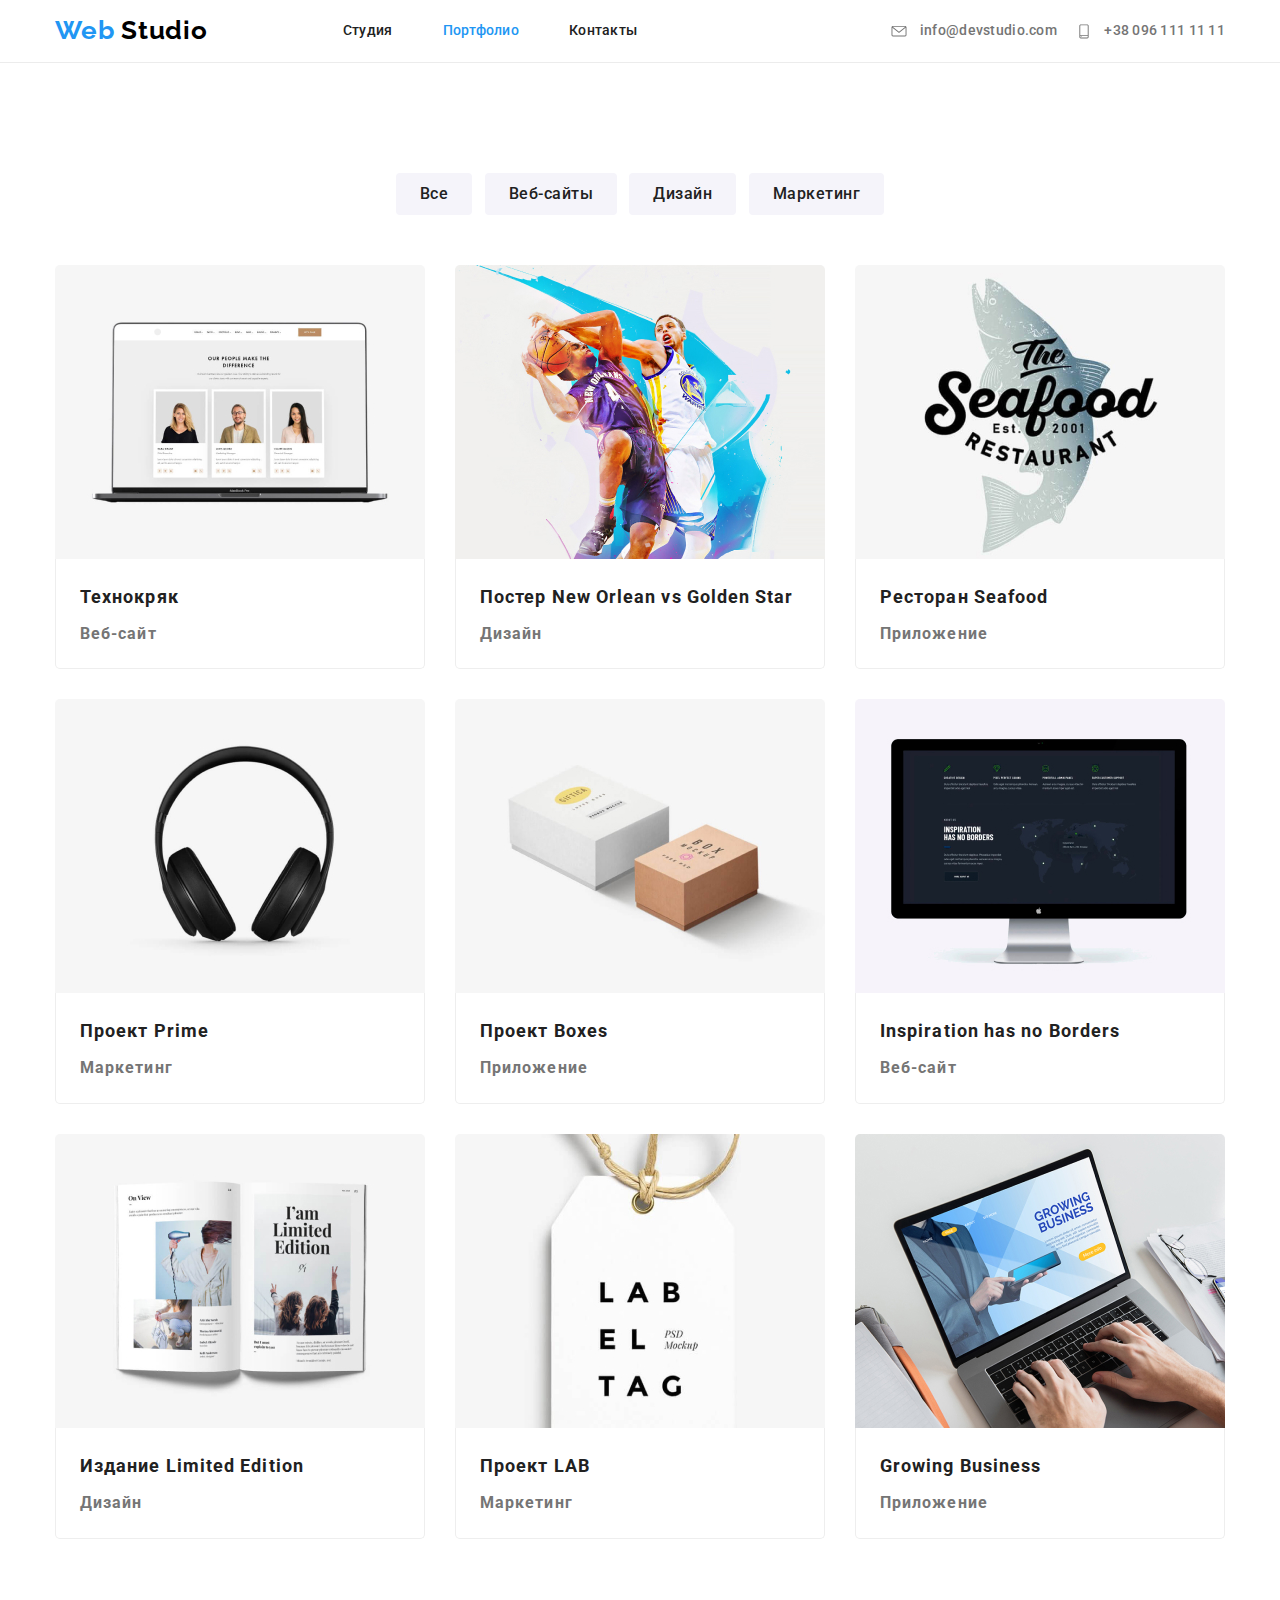
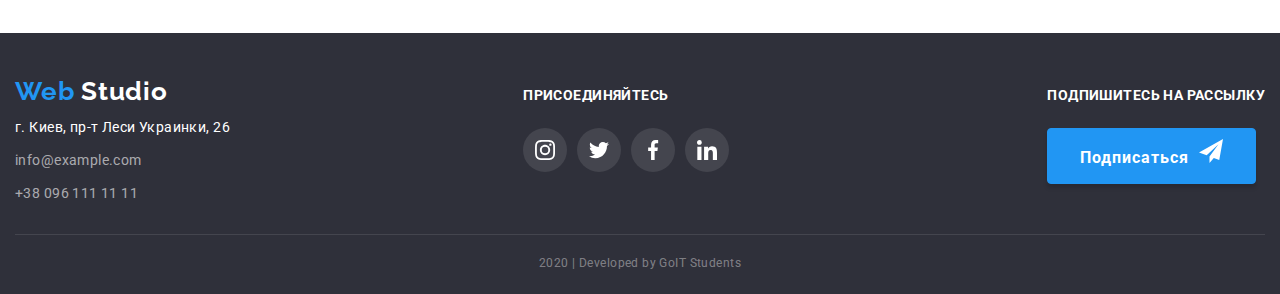
==== portfolio.html @ c3d76958 "cloned from the 4th homework" ====
<!DOCTYPE html>
<html lang="ru">

<head>
    <meta charset="UTF-8">
    <meta name="viewport" content="width=device-width, initial-scale=1.0">
    <title>Portfolio</title> 
    <link rel="stylesheet" href="https://fonts.googleapis.com/css2?family=Raleway:wght@700&family=Roboto:wght@400;500;700;900&display=swap" />      
    <link rel="stylesheet" href="https://cdnjs.cloudflare.com/ajax/libs/modern-normalize/0.6.0/modern-normalize.min.css">
    <link rel="stylesheet" href="./css/styles.css" />
    
</head>


<body class="portfolio-page">
    <!---the header of the site-->
  
    <header class="header">
    <div class="container">  
         <nav>
            <ul class="menu list">
                <li class="menu-item">
                    <a class="logo" href="/index.html" lang="en"><span class="active">Web</span> <span class="logo-studio">Studio</span> </a>
                </li>
                <li class="menu-item"><a class="menu-link link" href="./index.html">Студия</a></li>
                <li class="menu-item"><a class="menu-link link active" href="./portfolio.html">Портфолио</a></li>
                <li class="menu-item"><a class="menu-link link" href="#">Контакты</a></li>
            </ul>
        </nav>
    
        <ul class="contact list ">
            <li class="contact-item">
                <a class="link" href="mailto:info@devstudio.com">
                    <svg width="16" height="15" class="contact-icon"> 
                        <use href="./images/sprite.svg#icon-envelope"></use>
                      </svg>
                      info@devstudio.com
              </a>
            </li>
            
                        
            <li class="contact-item">
                <a class="link" href="tel:+38-096-111-11-11">
                    <svg width="14" height="14.94" class="contact-icon"> 
                        <use href="./images/sprite.svg#icon-smartphone"></use>
                      </svg>
                    +38 096 111 11 11
                </a>
            </li>
         </ul>
    
    </div>
        
    </header>
    <main>
        <!--portfolio menu-->
       <section class="portfolio"> 
           <div class="container">
            <nav>
                <ul class="filters-list ">
                    <li class="filters-items"><button type="button" class="button button-secondary">Все</button></li>
                    <li class="filters-items"><button type="button" class="button button-secondary">Веб-сайты</button></li>
                    <li class="filters-items"><button type="button" class="button button-secondary">Дизайн</button></li>
                    <li class="filters-items"><button type="button" class="button button-secondary">Маркетинг</button></li>
                </ul>
            </nav>
            <h1 class="is-hidden"> The exaples of our projects </h1>
            <ul class="works list">
              <li class="works-item">
                <a  class="link" href="#"><img class="works-image" src="./images/технокряк.jpg" alt="three people">
                  <div class="works-content">
                    <h2 class="works-title">Технокряк</h2>
                    <p class="works-type">Веб-сайт</p>
                  </div>
                </a>
            </li>
              <li class="works-item">
               <a class="link" href="#" ><img class="works-image" src="./images/постер.jpg" alt="people who are playing basketball">
                <div class="works-content">
                    <h2 class="works-title">Постер New Orlean vs Golden Star</h2>
                    <p class="works-type">Дизайн</p>
                 </div>  
                 </a>
                </li>

            <li class="works-item">
                <a class="link" href="#" ><img class="works-image" src="./images/ресторан.jpg" alt="seafood restaurant">
                    <div class="works-content">
                        <h2 class="works-title">Ресторан Seafood</h2>
                        <p class="works-type">Приложение</p>
                    </div>
                 </a>
            </li>

            <li class="works-item">
               <a class="link" href="#" ><img class="works-image" src="./images/Prime.jpg" alt="headphones">
                <div class="works-content">
                    <h2 class="works-title">Проект Prime</h2>
                    <p class="works-type">Маркетинг</p>
                </div>
             </a>
            </li>
            <li class="works-item">
                <a class="link" href="#" ><img class="works-image" src="./images/box.jpg" alt="two boxes">
                <div class="works-content">
                    <h2 class="works-title"> Проект Boxes </h2>
                    <p class="works-type">Приложение</p>
                </div>
                </a>
            </li>
            <li class="works-item">
                <a class="link" href="#" ><img class="works-image" src="./images/no_borders.jpg" alt="monitor with the world map">
                <div class="works-content">
                    <h2 class="works-title">Inspiration has no Borders</h2>
                    <p class="works-type">Веб-сайт</p>
                </div>
                </a>
            </li>
            <li class="works-item">
                <a class="link" href="#" ><img class="works-image" src="./images/limited_edition.jpg" alt="a magazin">
                <div class="works-content">
                    <h2 class="works-title">Издание Limited Edition</h2>
                    <p class="works-type">Дизайн</p>
                </div>
            </a>
            </li>
            <li class="works-item">
                <a class="link" href="#" ><img class="works-image" src="./images/lab.jpg" alt="lab label">
                <div class="works-content">
                    <h2 class="works-title">Проект LAB</h2>
                    <p class="works-type">Маркетинг</p>
                </div>
                </a>
            </li>
            <li class="works-item">
                <a class="link" href="#" ><img class="works-image" src="./images/growing_business.jpg" alt="laptop with the picture of web-site on the monitor">
                <div class="works-content">
                    <h2 class="works-title">Growing Business</h2>
                    <p class="works-type">Приложение</p>
                </div>
            </a>
            </li>
          </ul>
        </div>
        </section> 


    </main>
   
    <!---footer-->
    <footer class="footer container">
        <div class="footer-content">
            <div class="footer-info">
            <a class="logo link" href="./index.html"><span class="active">Web</span> <span class="logo-studio">Studio</span> </a>
            <!---address-->
            <address class="address">
                <ul class="address-list list">
                    <li class="address-item">г. Киев, пр-т Леси Украинки, 26</li>
                    <li class="address-item"> <a class="link" href="mailto:info@example.com">info@example.com</a>
                    </li>                    
                    <li class="address-item"><a class="link" href="tel:+38-096-111-11-11">+38 096 111 11 11</a></li>
                </ul>  
            </address>
         </div>
                <!---social networks-->
         <div class= "footer-list">
            <b class="footer-subtitle">присоединяйтесь</b>
            <ul class="social">
                <li class="list">
                    <a class="social-link" aria-label="Instagram">
                        <svg class="social-icon" >
                            <use href=./images/sprite.svg#icon-instagram ></use> 
                        </svg>
                    </a>
                </li>
                <li class="list">
                    <a class="social-link" aria-label="Twitter">
                        <svg class="social-icon">
                            <use href=./images/sprite.svg#icon-twitter></use> 
                        </svg>
                    </a>
                </li>
                <li class="list">
                    <a class="social-link" aria-label="Facebook">
                        <svg class="social-icon">
                            <use href=./images/sprite.svg#icon-facebook></use> 
                        </svg>
                    </a>
                </li>
                <li class="list">
                    <a class="social-link" aria-label="Linkedin">
                        <svg class="social-icon">
                            <use href=./images/sprite.svg#icon-linkedin></use> 
                        </svg>
                    </a>
                </li>
             </ul>
         </div>         
     
        <!---subscription-->
        <div class="footer-list">
                <b class="footer-subtitle">Подпишитесь на рассылку</b>
                <button type="button" class="button button-primary">Подписаться</button>
        </div>
               
        </div>

        <p class="footer-copyright">2020 | Developed by GoIT Students </p>
        
    </footer>
</body>

</html>
---- css/styles.css ----
:root {
    --primary-text-color: #212121;
    --accent-color: #2196F3;
    --title-text-color: #ffffff; 
    --primary-background-color: #ffffff; 
    --secondary-text-color: #757575;
    --secondary-background-color: #F5F4FA;
    --additional-link-color: #AFB1B8;
}

.home-page {

    color: var(--primary-text-color); 
    font-family: "Roboto", sans-serif;
    font-weight: 400;
    font-size: 14px;
    line-height: 1.7;
    letter-spacing: 0.03em;
}


   
.container {
    /* outline: solid tomato;     */
    margin: 0 auto;
    padding: 0 15px;
    width: 1200px;
}
/* 
img {
    display: block;
    max-width: 100%;
    height: auto;
}   */

.list {
    list-style: none;
    padding: 0;
    margin: 0;
    
}
/* .item:not( :last-child) {
    margin-right: 30px;
/* } */

.link {
    text-decoration: none;
    color: var(--primary-text-color );
} 


.header .container {
    display: flex;
    align-items: center;
    justify-content: space-between;

    /* height: 80px; */

    font-weight: 500;
    line-height: 1.14;
    letter-spacing: 0.02em; 
    /* margin-bottom: 0; */

} 


.menu,
.contact {
    display: flex;
    margin-left: auto;
} 

/*header logo*/
.logo { 
    /* margin-right: 85px; */
    text-decoration: none;
    
    color: #000000;
    font-family: 'Raleway', sans-serif;
    font-weight: 700;
    font-size: 26px;
    line-height: 1.2;
    letter-spacing: 0.03em;
}
/* 
.logo .logo-web {
    color: var(--accent-color);
   } */
.logo-studio:hover,
.logo-studio:focus {
    color: #000000;}

   /* menu */

/* .menu-item:not(:last-child) {
    margin-left: 50px;
} */

.menu-item + .menu-item {
    margin-left: 50px;
}
.menu .menu-item:first-child {
    margin-right: 85px;
    padding-top: 15px;;
}
.menu-link {
    display: block;
    padding-top: 23px;
    padding-bottom: 23px;

}


/* email and address */
/* .menu, */

.contact-item {
    fill: var(--secondary-text-color); 

}
.contact-item .link{
    color: var(--secondary-text-color);
    padding-top: 24px;
    padding-bottom: 24px;
    line-height: 1.14;

}
 .contact-item:not(:last-child) {
     margin-right: 20px;
 }
 .contact-icon {
     vertical-align: bottom;
     margin-right: 10px;   
 }  
.contact-item:hover, 
.contact-item:focus {
    fill:  var(--accent-color);
}

 .active {
    color: var(--accent-color);
}
 /* .link {
    text-decoration: none;
} 
  */

/* Styles for the main page of html */
/* Hero section */

.hero  {
    background-color: var(--secondary-text-color);

}
.hero .container {
    margin: 0;
    width: 100%;
    padding: 0;
}
.overlay {
    padding-top: 200px;
    padding-bottom: 200px;  
    height: 600px;
    background-image: linear-gradient( to right, 
    rgba(47, 48, 58, 0.8),
    rgba(47, 48, 58, 0.8)
    ),
    url(../images/Header\ img\ \(1\).jpg);

    background-repeat: no-repeat;
    background-position: center;
    background-size: cover;
    
}

/* hero title */
.hero-content {
    text-align: center;
    color: var(--title-text-color);
    letter-spacing: 0.06em;


}
.hero-title {
    margin-top: 0;
    margin-bottom: 30px;
    
    font-weight: 900;
    font-size: 44px;
    line-height: 1.4;
    text-transform: uppercase;
}
    
/* button */
.button {
     font-size: 16px;
     display: inline-block;
}

.button-primary {

    border: 1px solid var(--accent-color);
    padding: 10px 32px;
    
    color: var(--title-text-color);
    background-color: var(--accent-color);
    box-shadow: 0px 4px 4px rgba(0, 0, 0, 0.15);
    border-radius: 4px;
    
    font-weight: 700;
    font-size: 16px;
    line-height: 1.8;
    letter-spacing: 0.06em;
}
.button:hover,
.button:focus {
    color: var(--title-text-color);
    background-color: var(--accent-color);
}

/* .section {
    padding-top: 94px;
    padding-bottom: 94px;
} */
.section-title {
    margin-top: 0px;
    margin-bottom: 50px;

    font-weight: 700;
    font-size: 36px;
    line-height: 1.16;
    text-align: center;
}
.section-subtitle {
    margin: 0;
    padding: 0;
    
    font-weight: 700;
    font-size: 14px;
    line-height: 1.14;
    text-transform: uppercase;

}

.section-list {
    display: flex;
}

.section-item:not(:last-child) {
    margin-right: 30px;
}

/* features */

.features .container {
    padding-top: 94px;
    padding-bottom: 94px;
}

.is-hidden {
    display: none;

}
.features-label {
    padding: 25px 100px;
    margin-bottom: 30px;
 

     background-color: var(--secondary-background-color);
     border-radius: 4px;
}   
.features-icon {
    width: 70px;
    height: 70px;
}
/* .features-list, {
    display: flex;
    margin: 0;
    padding: 0;
} */
/* .features .section-item::before {
    content: "";
    display:inline-block;
    width: 270px;
    height: 120px;
    background-repeat: no-repeat;
    background-position: center;
    background-color: var(--secondary-background-color);
    border-radius: 4px;
    margin-bottom: 30px;

}
.features .section-item:nth-child(1)::before {
    background-image: url(../images/antenna_1.svg);
}
.features .section-item:nth-child(2)::before {
    background-image: url(../images/clock_1.svg);
}
.features .section-item:nth-child(3)::before {
    background-image: url(../images/diagram_1.svg);
}
.features .section-item:nth-child(4)::before {
    background-image: url(../images/astronaut_1.svg);
} */

/* .features .image {
   padding: 25px 100px;
   margin-bottom: 30px;

    background: var(--secondary-background-color);
    border-radius: 4px;
} */
  
.features-descriptions {
    margin: 10px 0 10px 0;
    color: var(--secondary-text-color);
}

/* products example */
/* .product-list {
    display: flex;
    margin: 0;
    padding: 0;
} */
.products .container {
    padding-bottom: 94px;
}

.products .section-subtitle {
    padding: 27px 0;
    background-color: rgba(47, 48, 58, 0.8);
    color: var(--title-text-color);
    text-align: center;

}
.products img, 
.team img {
    display: block;
    max-width: 100%;
    height: auto; 

}

/* team list */
.team {
    background-color: var(--secondary-background-color);
}
.team .container {
    padding-top: 94px;
    padding-bottom: 94px;
}
.team .section-item {

    background: var(--title-text-color);
    border-radius: 0px 0px 4px 4px;
    width: 270px;

}
.team-card {
    padding: 30px 24px 32px 24px;
} 
.team-card:hover,
.team-card:focus {
box-shadow: 0px 2px 1px rgba(0, 0, 0, 0.2), 0px 1px 1px rgba(0, 0, 0, 0.14), 0px 1px 3px rgba(0, 0, 0, 0.12);
}
.team-text {
    margin-top: 0;
    font-size: 16px;
    line-height: 1.2;
    text-align: center;
}

.name {
    /* margin-top: 30px; */
    margin-bottom: 10px;
    font-weight: 500;
}
.job {
    margin-bottom: 16px;
    color: var(--secondary-text-color);
 }

 .social {
     display: flex;
     padding: 0px;
     justify-content: space-between;
 }

 .social .list:not(:last-child) {
    margin-right: 10px;
}
.social-link {
    display: inline-flex;
    padding: 0;
    align-items: center;
    justify-content: center;
    border-radius: 50%;
    width: 44px;
    height: 44px;
    text-decoration: none;
    border: none;
    background: rgba(255, 255, 255, 0.1);
    
    
    
}
/* .social-link {
background-color: rgba(255, 255, 255, 0.1);
} */
.social-icon {
    width: 20px;
    height: 20px;
    fill: var(--additional-link-color);

}
.social-link:hover .social-icon,
.social-link:focus .social-icon {
    fill: var(--title-text-color);
} 

.social-link:hover,
.social-link:focus   {
    background-color: var(--accent-color);
} 


.clients .container {
    padding-top: 94px;
    padding-bottom: 94px;
}

.clients-list {
    display: block;
    box-sizing: border-box;
    border: 1px solid var(--additional-link-color);
    border-radius: 4px;
    width: 170px;
    height: 90px;
    text-align: center;
    justify-content: center;
  
}
    

.clients-icon {
        fill: var(--additional-link-color);
         /* margin-top: 20px; */
          width: 100%;
         height: 100%;  
         /* vertical-align: baseline; */
}
.clients-list:hover .clients-icon,
.clients-list:focus .clients-icon {
    fill: var(--accent-color);
}

.clients-list:hover,
.clients-list:focus {
    border-color: var(--accent-color);
}
/* .client_5 {
    width: 59px;
     height: 47px;
} */
/* .client_6 {
    width: 88.48px;
     height: 45.44px;
}  */



/* .clients .image {
    padding-top: 20px;
} */
/* .clients-icon {
    padding: 20px;
    text-align: center;
} */
.link:hover, 
.link:focus {
    color: var(--accent-color);
    cursor: pointer;
} 



/* footer */
.footer {
    background-color: #2F303A;
    width: 100%;
}

.footer-content {
    display: flex;
    justify-content: space-between;
    align-items: baseline;
    padding-bottom: 29px;
    /* padding-top: 51px; */
} 
/* .footer-content:first-child {
    padding-top: 39px;

} */
.footer-content .footer-info {
    padding-top: 39px;
    
}
.footer-list {
    padding-top: 51px;

}
/* .footer-info {
    margin-top: 45px;
} */
.footer-info .logo-studio {
    color: var(--title-text-color);
}

/* .footer-info .logo:hover,
.footer-info .logo:focus {
    text-decoration: underline;
}  */
.address-list {
    display: inline-block;
    margin-top: 8px;
    margin-right: 69px; 
    padding: 0;

    font-style: normal;
    color: var(--title-text-color);
}
.address .link {
    color: rgba(255, 255, 255, 0.6);
}

.address-item:not(:last-child) {
    margin-bottom: 9px;
}
/* .footer-list {
    margin-top: 57px;
 } */
.footer-subtitle {
    display: block;
    margin-bottom: 20px;

    font-weight: 700;
    text-transform: uppercase;
    color: var(--title-text-color);
}
.footer-list:not(:last-child) {
    margin-right: 94px;
}
.footer .social {
    margin: 0px;
}
.footer .social-icon {
    fill: var(--title-text-color)
}
.footer-list .button-primary::after {
    display: inline-block;
    content: "";
    width: 24px;
    height: 24px;
    margin-left: 10px;
    background-image: url(../images/icon_send.svg);

  } 

.footer-copyright {
    display: block;
    margin-top: 0;
    margin-bottom: 0;
    padding-top: 16px;
    padding-bottom: 19px;

    font-size: 12px;
    line-height: 2;
    text-align: center;
    color: rgba(255, 255, 255, 0.4);
    border-top: 1px solid rgba(255, 255, 255, 0.1);
}



/* Styles for Portfolio */

.portfolio-page {
    font-family: "Roboto", sans-serif;
    font-weight: 400;
    font-size: 14px;
    line-height: 1.7;
    letter-spacing: 0.03em;
}
.portfolio {
    border-top: 1px solid #ECECEC;

}
.portfolio .container {

    padding-top: 94px;
    padding-bottom: 94px;
    color: var(--primary-text-color);

    font-size: 16px;
   
}


/* .filters {
    padding-right:  0px;
    padding-left: 0px;
} */
/* .filters-items + .filters-items:not(:last-child) {
margin-right: 8px;
} */
.filters-items {
    display: inline-block;
    margin: 0 4px;

}
/* .filters-items:not(:last-child) {
    margin-right: 8px;
} */

.filters-list {
    text-align: center;
    margin-bottom: 50px;
    padding: 0;
}

.button-secondary {
    border-color: transparent;
    padding: 6px 22px;
    background: var(--secondary-background-color);
    border-radius: 4px;
    list-style: none;
    /* margin-left: auto;
    margin-right:auto; */


    font-weight: 500;
    line-height: 1.6;
    text-align: center;
    letter-spacing: 0.03em;
    
    color: var(--primary-text-color);
 

}

/* .filters .list {
 
    font-weight: 500;
    font-size: 16px;
    line-height: 1.6;
    text-align: center;
    letter-spacing: 0.03em;
} */

/* .projects .list:hover,
.projects .list:focus {
    color: var(--title-text-color);
    background-color: var(--accent-color);
} */
.works {
    display: flex;
    flex-wrap: wrap;

}

.works-item {
    width: 370px; 
    /* width: calc(100%-60px) / 3; 398*/
    margin-right: 30px;
    margin-bottom: 30px;
    border-top-left-radius: 5px;
    border-top-right-radius: 5px;
    overflow: hidden;
    

    font-weight: 700;
    font-size: 18px;
    line-height: 2;
    letter-spacing: 0.06em;

}



.works-item:nth-child(3n) {
    margin-right: 0;
}

.works-item:nth-last-child(-n + 3) {
    margin-bottom: 0;
}
.works-image {
    display: block;
    max-width: 100%;
    height: auto; 
}
.works .list {
    display: block;
    }
.works-content {
    padding: 20px 24px;
    border-bottom: 1px solid #EEEEEE;
    border-right: 1px solid #EEEEEE;
    border-left: 1px solid #EEEEEE;
    border-bottom-right-radius: 5px;
    border-bottom-left-radius: 5px;
    box-sizing: border-box;
    background: var(--title-text-color);
    font-size: inherit;
}

.works-title {
    margin-bottom: 4px;
    margin-top: 0;

    font-weight: 700;
    font-size: inherit;

    line-height: 2;
    letter-spacing: 0.06em;

}
.works-type {
    margin-bottom: 0;
    margin-top: 0;
    
    font-size: 16px;
    line-height: 1.87;
    color: var(--secondary-text-color);

}
.works-description {
    font-size: inherit;

    line-height: 1.55;
    color: var(--title-text-color);
}
.works-item:hover,
.works-item:focus {
    box-shadow: 1px 4px 6px rgba(0, 0, 0, 0.16), 0px 4px 4px rgba(0, 0, 0, 0.06), 0px 1px 1px rgba(0, 0, 0, 0.12);}
/* .example .title {
    color: var(--primary-text-color);

    font-weight: 700;
    font-size: 18px;
    line-height: 2;
    letter-spacing: 0.06em;
}

.example .type {
    color: var(--secondary-text-color);
    
    font-weight: 400;
    font-size: 16px;
    line-height: 1.9;
    letter-spacing: 0.03em;
} 
.example .text {
    color: var(--title-text-color);
    background-color: var(--secondary-background-color);


    font-weight: 400;
    font-size: 18px;
    line-height: 1.6;
    letter-spacing: 0.03em;
} */
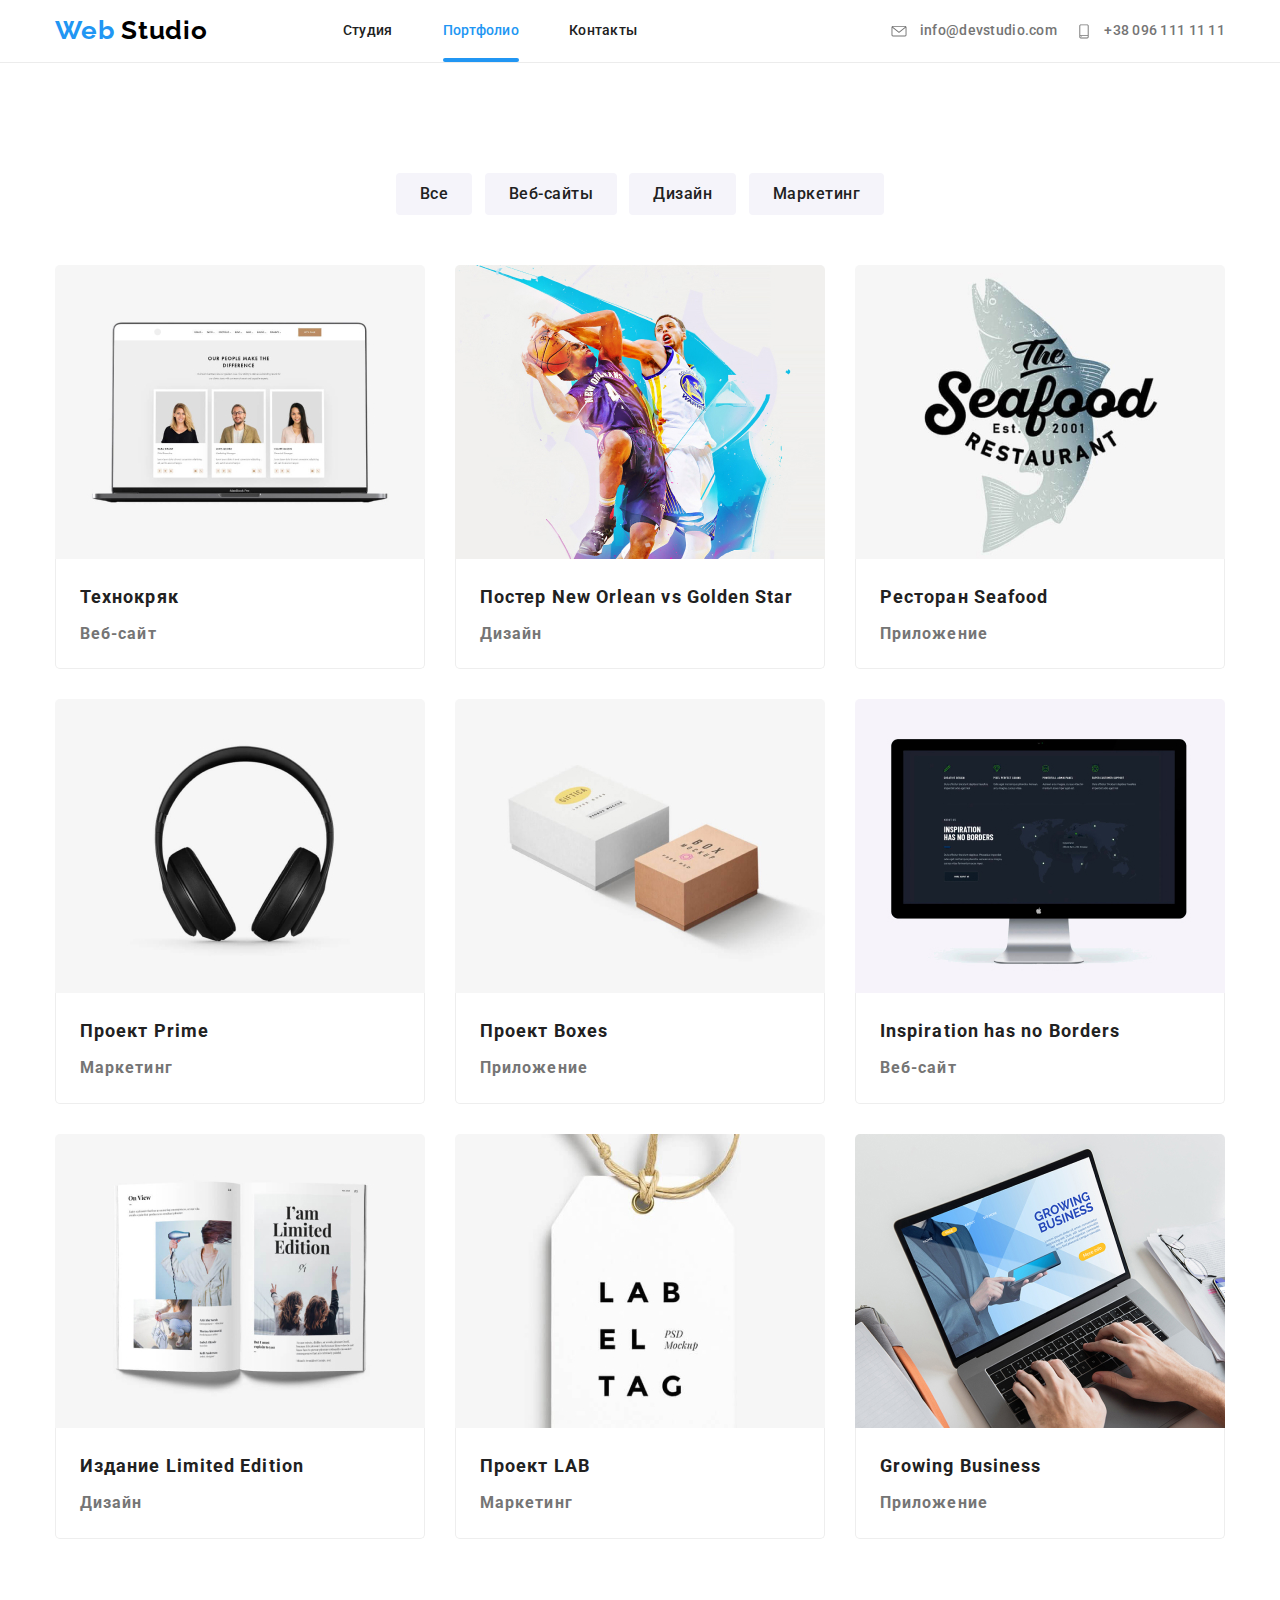
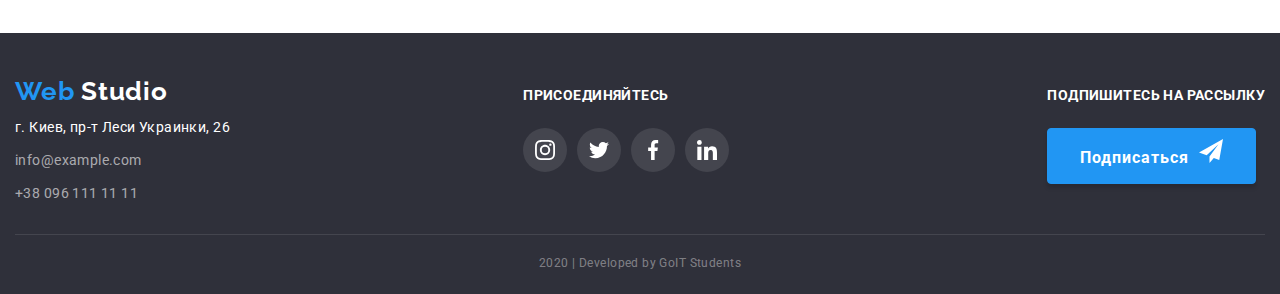
==== commit ee156fdf: "menu-list (underline)  / products (positioning)" ====
--- a/portfolio.html
+++ b/portfolio.html
@@ -20,7 +20,7 @@
          <nav>
             <ul class="menu list">
                 <li class="menu-item">
-                    <a class="logo" href="/index.html" lang="en"><span class="active">Web</span> <span class="logo-studio">Studio</span> </a>
+                    <a class="logo" href="/index.html" lang="en"><span class="logo-web">Web</span> <span class="logo-studio">Studio</span> </a>
                 </li>
                 <li class="menu-item"><a class="menu-link link" href="./index.html">Студия</a></li>
                 <li class="menu-item"><a class="menu-link link active" href="./portfolio.html">Портфолио</a></li>
@@ -67,12 +67,18 @@
             <h1 class="is-hidden"> The exaples of our projects </h1>
             <ul class="works list">
               <li class="works-item">
-                <a  class="link" href="#"><img class="works-image" src="./images/технокряк.jpg" alt="three people">
-                  <div class="works-content">
-                    <h2 class="works-title">Технокряк</h2>
-                    <p class="works-type">Веб-сайт</p>
-                  </div>
-                </a>
+                
+                <a  class="link" href="#">
+                    <div class="works-thumb">
+                        <img class="works-image" src="./images/технокряк.jpg" alt="three people">
+                        <p class="works-description">Технокряк это современная площадка распространения коронавируса. Компании используют эту платформу для цифрового шпионажа и атак на защищённые сервера конкурентов.</p>
+                    </div>
+                    <div class="works-content">
+                        <h2 class="works-title">Технокряк</h2>
+                        <p class="works-type">Веб-сайт</p>
+                    </div>
+                </a>
+                
             </li>
               <li class="works-item">
                <a class="link" href="#" ><img class="works-image" src="./images/постер.jpg" alt="people who are playing basketball">
@@ -151,7 +157,7 @@
     <footer class="footer container">
         <div class="footer-content">
             <div class="footer-info">
-            <a class="logo link" href="./index.html"><span class="active">Web</span> <span class="logo-studio">Studio</span> </a>
+            <a class="logo link" href="./index.html"><span class="logo-web">Web</span> <span class="logo-studio">Studio</span> </a>
             <!---address-->
             <address class="address">
                 <ul class="address-list list">
--- a/css/styles.css
+++ b/css/styles.css
@@ -7,6 +7,8 @@
     --secondary-text-color: #757575;
     --secondary-background-color: #F5F4FA;
     --additional-link-color: #AFB1B8;
+    --animation-duration: 250ms;
+    --animation-timing-function: cubic-bezier(0.4, 0, 0.2, 1);
 }
 
 .home-page {
@@ -50,6 +52,10 @@
 } 
 
 
+a:hover {
+    cursor: pointer;
+}
+
 .header .container {
     display: flex;
     align-items: center;
@@ -83,10 +89,11 @@
     line-height: 1.2;
     letter-spacing: 0.03em;
 }
-/* 
+
+
 .logo .logo-web {
     color: var(--accent-color);
-   } */
+   } 
 .logo-studio:hover,
 .logo-studio:focus {
     color: #000000;}
@@ -108,6 +115,8 @@
     display: block;
     padding-top: 23px;
     padding-bottom: 23px;
+
+    position: relative;
 
 }
 
@@ -138,9 +147,29 @@
     fill:  var(--accent-color);
 }
 
- .active {
+.active {
     color: var(--accent-color);
 }
+.active::after {
+    content: "";
+    display: inline-block;
+    width: 100%;
+    height: 4px;
+    background-color: var(--accent-color);
+    border-radius: 2px;
+   
+    position: absolute;
+    left: 0;
+    bottom: 0;
+
+    /* transition: opacity 250ms cubic-bezier(0.4, 0, 0.2, 1); */
+
+}
+
+
+
+.menu-link  */
+
  /* .link {
     text-decoration: none;
 } 
@@ -328,17 +357,31 @@
 }
 
 .products .section-subtitle {
+    position: absolute;
+    left: 0;
+    bottom: 0;
+    display: inline-block;
+    width: 100%;
+   
     padding: 27px 0;
     background-color: rgba(47, 48, 58, 0.8);
     color: var(--title-text-color);
     text-align: center;
 
 }
+.products-thumb {
+    position: relative;
+    
+}
+
+
 .products img, 
 .team img {
     display: block;
+    margin: 0;
     max-width: 100%;
     height: auto; 
+
 
 }
 
@@ -431,23 +474,25 @@
 }
 
 .clients-list {
-    display: block;
+    display: flex;
+    align-items: center;
+    justify-content: center;
     box-sizing: border-box;
     border: 1px solid var(--additional-link-color);
     border-radius: 4px;
     width: 170px;
     height: 90px;
-    text-align: center;
-    justify-content: center;
+   
   
 }
-    
+
+
 
 .clients-icon {
         fill: var(--additional-link-color);
          /* margin-top: 20px; */
-          width: 100%;
-         height: 100%;  
+        /* width: 100%;
+         height: 100%;   */ 
          /* vertical-align: baseline; */
 }
 .clients-list:hover .clients-icon,
@@ -477,11 +522,11 @@
     padding: 20px;
     text-align: center;
 } */
-.link:hover, 
+/* .link:hover, 
 .link:focus {
     color: var(--accent-color);
     cursor: pointer;
-} 
+}  */
 
 
 
@@ -685,8 +730,6 @@
     letter-spacing: 0.06em;
 
 }
-
-
 
 .works-item:nth-child(3n) {
     margin-right: 0;
@@ -721,6 +764,7 @@
 
     font-weight: 700;
     font-size: inherit;
+    color: var(--primary-text-color);
 
     line-height: 2;
     letter-spacing: 0.06em;
@@ -735,43 +779,58 @@
     color: var(--secondary-text-color);
 
 }
+.works-thumb {
+    position: relative;
+}
+.works-thumb::before {
+    display: inline-block;
+    content: "";
+    position: absolute;
+
+    width: 100%;
+    height: 100%;
+    background: rgba(33, 150, 243, 0.9);
+    opacity: 0; 
+
+  } 
+.works-item:hover .works-thumb::before,
+.works-item:focus .works-thumb::before {
+  opacity: 1;
+}
+    
 .works-description {
-    font-size: inherit;
+    position: absolute;
+    bottom: 0;
+    left: 0;
+   
+    display: inline-block;
+    padding: 63px 24px;
+    margin: 0;
+    height: 100%;
 
     line-height: 1.55;
     color: var(--title-text-color);
-}
+    opacity: 0; 
+}
+
+    
 .works-item:hover,
 .works-item:focus {
-    box-shadow: 1px 4px 6px rgba(0, 0, 0, 0.16), 0px 4px 4px rgba(0, 0, 0, 0.06), 0px 1px 1px rgba(0, 0, 0, 0.12);}
-/* .example .title {
-    color: var(--primary-text-color);
-
-    font-weight: 700;
-    font-size: 18px;
-    line-height: 2;
-    letter-spacing: 0.06em;
-}
-
-.example .type {
-    color: var(--secondary-text-color);
-    
-    font-weight: 400;
-    font-size: 16px;
-    line-height: 1.9;
-    letter-spacing: 0.03em;
-} 
-.example .text {
-    color: var(--title-text-color);
-    background-color: var(--secondary-background-color);
-
-
-    font-weight: 400;
-    font-size: 18px;
-    line-height: 1.6;
-    letter-spacing: 0.03em;
-} */
-
-
-
-
+    box-shadow: 1px 4px 6px rgba(0, 0, 0, 0.16), 0px 4px 4px rgba(0, 0, 0, 0.06), 0px 1px 1px rgba(0, 0, 0, 0.12);
+
+}
+
+.works-item:hover .works-description,
+.works-item:focus .works-description {
+    opacity: 1;
+
+}
+
+
+
+
+
+   
+
+
+
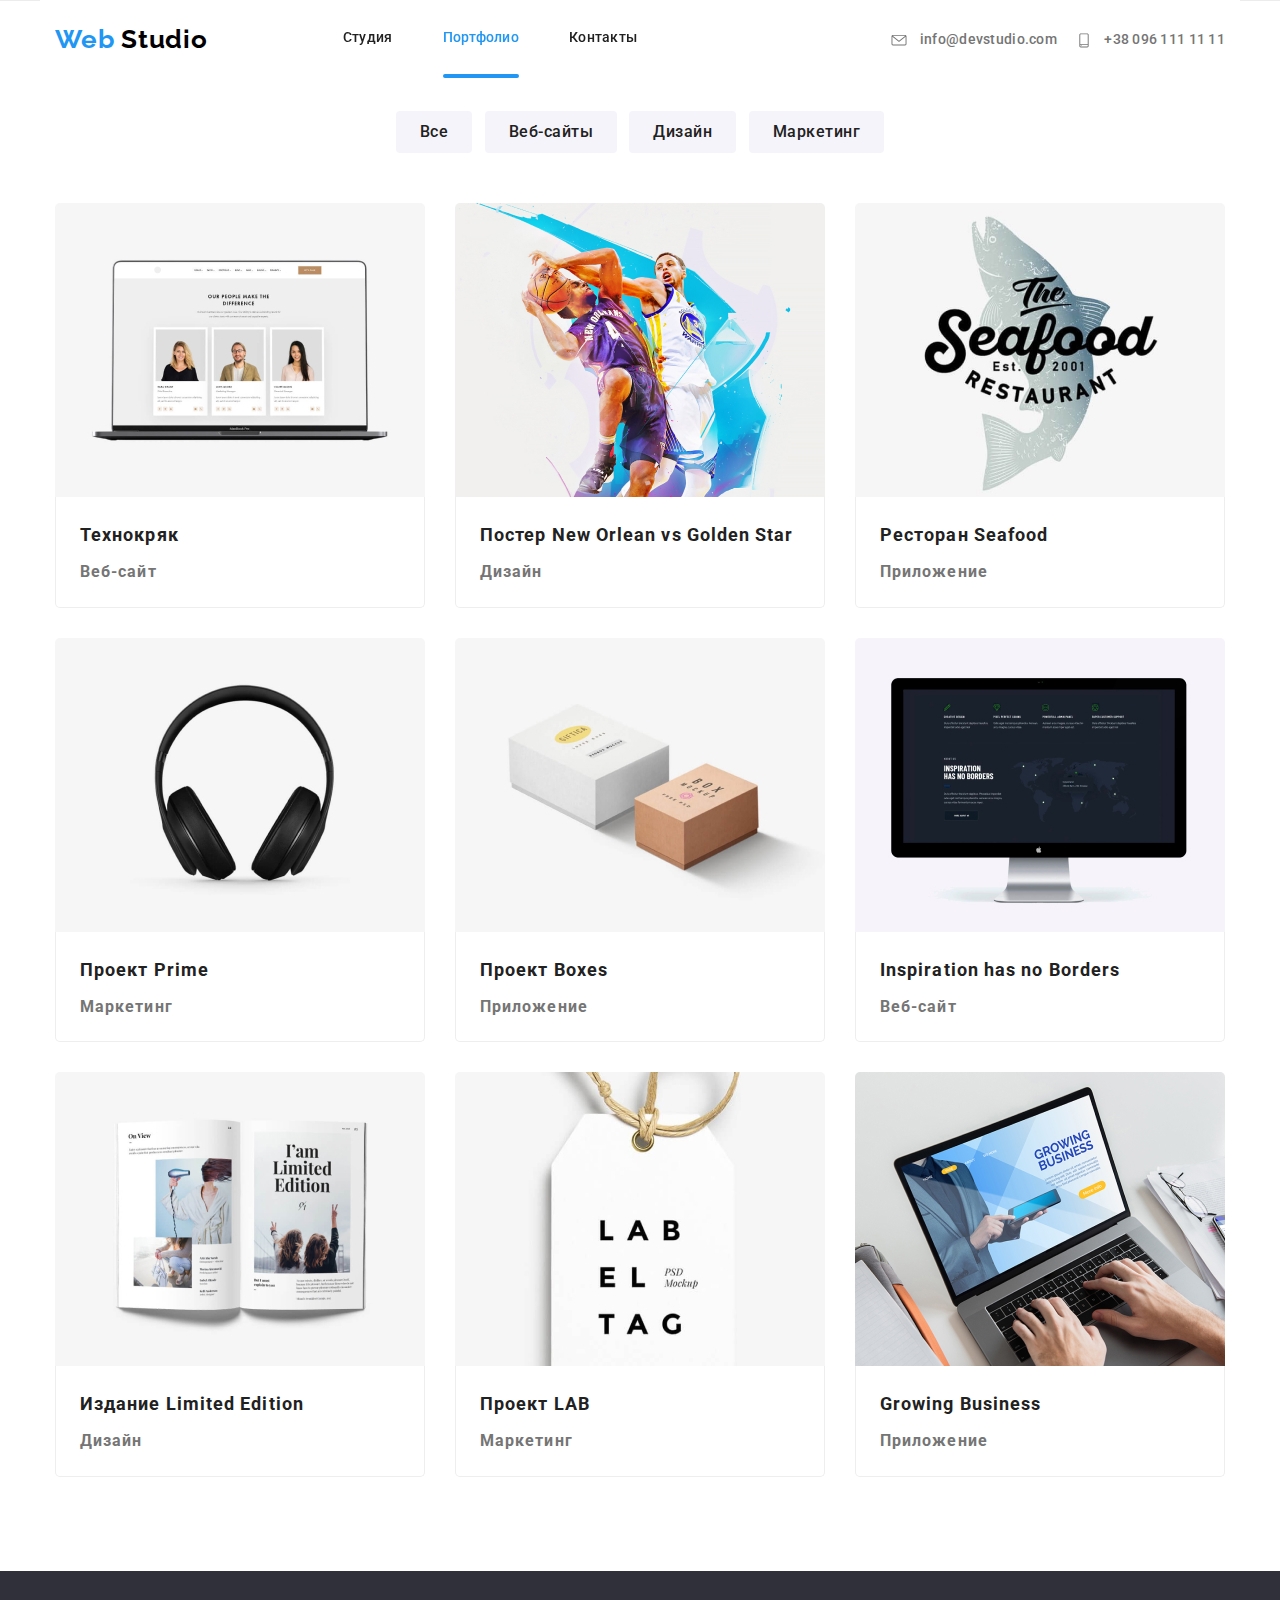
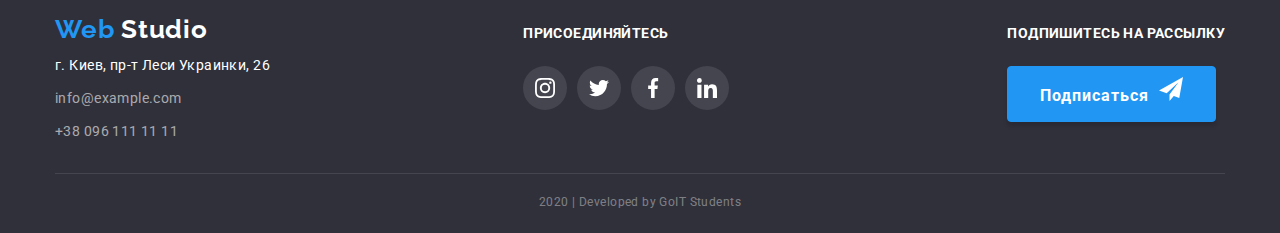
==== commit 8f02304c: "transition on the cards on portfolio" ====
--- a/portfolio.html
+++ b/portfolio.html
@@ -66,13 +66,16 @@
             </nav>
             <h1 class="is-hidden"> The exaples of our projects </h1>
             <ul class="works list">
-              <li class="works-item">
-                
+              
+                <li class="works-item">
                 <a  class="link" href="#">
                     <div class="works-thumb">
                         <img class="works-image" src="./images/технокряк.jpg" alt="three people">
-                        <p class="works-description">Технокряк это современная площадка распространения коронавируса. Компании используют эту платформу для цифрового шпионажа и атак на защищённые сервера конкурентов.</p>
-                    </div>
+                        <div class="works-overlay">
+                            <p class="works-description">Технокряк это современная площадка распространения коронавируса. Компании используют эту платформу для цифрового шпионажа и атак на защищённые сервера конкурентов.</p>
+                        </div>
+                    </div>
+
                     <div class="works-content">
                         <h2 class="works-title">Технокряк</h2>
                         <p class="works-type">Веб-сайт</p>
@@ -81,69 +84,125 @@
                 
             </li>
               <li class="works-item">
-               <a class="link" href="#" ><img class="works-image" src="./images/постер.jpg" alt="people who are playing basketball">
+               <a class="link" href="#" >
+                <div class="works-thumb">
+                   <img class="works-image" src="./images/постер.jpg" alt="people who are playing basketball">
+                        <div class="works-overlay">
+                        <p class="works-description">Технокряк это современная площадка распространения коронавируса. Компании используют эту платформу для цифрового шпионажа и атак на защищённые сервера конкурентов.</p>
+                        </div>
+                </div>
+
                 <div class="works-content">
                     <h2 class="works-title">Постер New Orlean vs Golden Star</h2>
                     <p class="works-type">Дизайн</p>
-                 </div>  
+                </div>  
                  </a>
                 </li>
 
             <li class="works-item">
-                <a class="link" href="#" ><img class="works-image" src="./images/ресторан.jpg" alt="seafood restaurant">
-                    <div class="works-content">
-                        <h2 class="works-title">Ресторан Seafood</h2>
+                <a class="link" href="#" >
+                    <div class="works-thumb">
+                        <img class="works-image" src="./images/ресторан.jpg" alt="seafood restaurant">
+                        <div class="works-overlay">
+                            <p class="works-description">Технокряк это современная площадка распространения коронавируса. Компании используют эту платформу для цифрового шпионажа и атак на защищённые сервера конкурентов.</p>
+                        </div>
+                    </div>
+
+                        <div class="works-content">
+                            <h2 class="works-title">Ресторан Seafood</h2>
+                            <p class="works-type">Приложение</p>
+                        </div>
+                 </a>
+            </li>
+
+            <li class="works-item">
+               <a class="link" href="#" >
+                    <div class="works-thumb">
+                         <img class="works-image" src="./images/Prime.jpg" alt="headphones">
+                            <div class="works-overlay">
+                                <p class="works-description">Технокряк это современная площадка распространения коронавируса. Компании используют эту платформу для цифрового шпионажа и атак на защищённые сервера конкурентов.</p>
+                            </div>
+                    </div>
+
+                    <div class="works-content">
+                        <h2 class="works-title">Проект Prime</h2>
+                        <p class="works-type">Маркетинг</p>
+                    </div>
+             </a>
+            </li>
+            <li class="works-item">
+                <a class="link" href="#" >
+                    <div class="works-thumb">
+                        <img class="works-image" src="./images/box.jpg" alt="two boxes">
+                            <div class="works-overlay">
+                                <p class="works-description">Технокряк это современная площадка распространения коронавируса. Компании используют эту платформу для цифрового шпионажа и атак на защищённые сервера конкурентов.</p>
+                            </div>
+                    </div>
+                   
+                    <div class="works-content">
+                        <h2 class="works-title"> Проект Boxes </h2>
                         <p class="works-type">Приложение</p>
                     </div>
-                 </a>
-            </li>
-
-            <li class="works-item">
-               <a class="link" href="#" ><img class="works-image" src="./images/Prime.jpg" alt="headphones">
-                <div class="works-content">
-                    <h2 class="works-title">Проект Prime</h2>
-                    <p class="works-type">Маркетинг</p>
-                </div>
-             </a>
-            </li>
-            <li class="works-item">
-                <a class="link" href="#" ><img class="works-image" src="./images/box.jpg" alt="two boxes">
-                <div class="works-content">
-                    <h2 class="works-title"> Проект Boxes </h2>
-                    <p class="works-type">Приложение</p>
-                </div>
-                </a>
-            </li>
-            <li class="works-item">
-                <a class="link" href="#" ><img class="works-image" src="./images/no_borders.jpg" alt="monitor with the world map">
-                <div class="works-content">
-                    <h2 class="works-title">Inspiration has no Borders</h2>
-                    <p class="works-type">Веб-сайт</p>
-                </div>
-                </a>
-            </li>
-            <li class="works-item">
-                <a class="link" href="#" ><img class="works-image" src="./images/limited_edition.jpg" alt="a magazin">
-                <div class="works-content">
-                    <h2 class="works-title">Издание Limited Edition</h2>
-                    <p class="works-type">Дизайн</p>
-                </div>
+                </a>
+            </li>
+            <li class="works-item">
+                <a class="link" href="#" >
+                    <div class="works-thumb">
+                        <img class="works-image" src="./images/no_borders.jpg" alt="monitor with the world map">
+                            <div class="works-overlay">
+                                <p class="works-description">Технокряк это современная площадка распространения коронавируса. Компании используют эту платформу для цифрового шпионажа и атак на защищённые сервера конкурентов.</p>
+                            </div>
+                    </div>
+
+                    <div class="works-content">
+                        <h2 class="works-title">Inspiration has no Borders</h2>
+                        <p class="works-type">Веб-сайт</p>
+                    </div>
+                </a>
+            </li>
+            <li class="works-item">
+                <a class="link" href="#" >
+                    <div class="works-thumb">
+                        <img class="works-image" src="./images/limited_edition.jpg" alt="a magazin">
+                            <div class="works-overlay">
+                                <p class="works-description">Технокряк это современная площадка распространения коронавируса. Компании используют эту платформу для цифрового шпионажа и атак на защищённые сервера конкурентов.</p>
+                            </div>
+                    </div>
+                    
+                    <div class="works-content">
+                        <h2 class="works-title">Издание Limited Edition</h2>
+                        <p class="works-type">Дизайн</p>
+                     </div>
             </a>
             </li>
             <li class="works-item">
-                <a class="link" href="#" ><img class="works-image" src="./images/lab.jpg" alt="lab label">
-                <div class="works-content">
-                    <h2 class="works-title">Проект LAB</h2>
-                    <p class="works-type">Маркетинг</p>
-                </div>
-                </a>
-            </li>
-            <li class="works-item">
-                <a class="link" href="#" ><img class="works-image" src="./images/growing_business.jpg" alt="laptop with the picture of web-site on the monitor">
-                <div class="works-content">
-                    <h2 class="works-title">Growing Business</h2>
-                    <p class="works-type">Приложение</p>
-                </div>
+                <a class="link" href="#" >
+                    <div class="works-thumb">
+                        <img class="works-image" src="./images/lab.jpg" alt="lab label">
+                            <div class="works-overlay">
+                                <p class="works-description">Технокряк это современная площадка распространения коронавируса. Компании используют эту платформу для цифрового шпионажа и атак на защищённые сервера конкурентов.</p>
+                            </div>
+                    </div>
+                    
+                    <div class="works-content">
+                        <h2 class="works-title">Проект LAB</h2>
+                        <p class="works-type">Маркетинг</p>
+                    </div>
+                </a>
+            </li>
+            <li class="works-item">
+                <a class="link" href="#" >
+                    <div class="works-thumb">
+                        <img class="works-image" src="./images/growing_business.jpg" alt="laptop with the picture of web-site on the monitor">
+                            <div class="works-overlay">
+                                <p class="works-description">Технокряк это современная площадка распространения коронавируса. Компании используют эту платформу для цифрового шпионажа и атак на защищённые сервера конкурентов.</p>
+                            </div>
+                    </div>
+                        
+                    <div class="works-content">
+                        <h2 class="works-title">Growing Business</h2>
+                        <p class="works-type">Приложение</p>
+                    </div>
             </a>
             </li>
           </ul>
@@ -154,7 +213,9 @@
     </main>
    
     <!---footer-->
-    <footer class="footer container">
+      <footer class="footer ">
+        <div class="container">
+      
         <div class="footer-content">
             <div class="footer-info">
             <a class="logo link" href="./index.html"><span class="logo-web">Web</span> <span class="logo-studio">Studio</span> </a>
@@ -212,7 +273,7 @@
         </div>
 
         <p class="footer-copyright">2020 | Developed by GoIT Students </p>
-        
+    </div>
     </footer>
 </body>
 
--- a/css/styles.css
+++ b/css/styles.css
@@ -11,8 +11,13 @@
     --animation-timing-function: cubic-bezier(0.4, 0, 0.2, 1);
 }
 
+
+
 .home-page {
 
+    margin: 0;
+    padding-top: 80px;
+    
     color: var(--primary-text-color); 
     font-family: "Roboto", sans-serif;
     font-weight: 400;
@@ -24,7 +29,7 @@
 
    
 .container {
-    /* outline: solid tomato;     */
+    /* outline: solid tomato;      */
     margin: 0 auto;
     padding: 0 15px;
     width: 1200px;
@@ -48,20 +53,28 @@
 
 .link {
     text-decoration: none;
-    color: var(--primary-text-color );
+    /* color: var(--primary-text-color ); */
 } 
 
 
-a:hover {
+ a:hover,
+ button:hover {
     cursor: pointer;
-}
+} 
 
 .header .container {
+    position: fixed;
+    background-color: var(--primary-background-color);
+    top: 0;
+    left: 50%;
+    transform: translate(-50%);
+    z-index: 10;
+
     display: flex;
     align-items: center;
     justify-content: space-between;
 
-    /* height: 80px; */
+     height: 80px; 
 
     font-weight: 500;
     line-height: 1.14;
@@ -80,6 +93,8 @@
 /*header logo*/
 .logo { 
     /* margin-right: 85px; */
+    padding-top: 26px;
+    padding-bottom: 26px;
     text-decoration: none;
     
     color: #000000;
@@ -109,71 +124,115 @@
 }
 .menu .menu-item:first-child {
     margin-right: 85px;
-    padding-top: 15px;;
+    padding-top: 26px;
+    padding-bottom: 26px;
 }
 .menu-link {
+    position: relative;
+
     display: block;
-    padding-top: 23px;
-    padding-bottom: 23px;
-
-    position: relative;
-
-}
-
-
-/* email and address */
-/* .menu, */
-
-.contact-item {
-    fill: var(--secondary-text-color); 
-
-}
-.contact-item .link{
-    color: var(--secondary-text-color);
-    padding-top: 24px;
-    padding-bottom: 24px;
-    line-height: 1.14;
-
-}
- .contact-item:not(:last-child) {
-     margin-right: 20px;
- }
- .contact-icon {
-     vertical-align: bottom;
-     margin-right: 10px;   
- }  
-.contact-item:hover, 
-.contact-item:focus {
-    fill:  var(--accent-color);
-}
-
+    padding-top: 32px;
+    padding-bottom: 32px;
+    color: var(--primary-text-color);
+
+
+    transition: opacity var(--animation-duration) var(--animation-timing-function);
+
+}
+
+.menu-link:hover {
+    color: var(--accent-color);
+}
+/* blue underline */
 .active {
     color: var(--accent-color);
 }
-.active::after {
+
+/* .active::after,
+.menu-link::after {
+    position: absolute;
+    left: 0;
+    bottom: 0;
+
     content: "";
     display: inline-block;
     width: 100%;
     height: 4px;
     background-color: var(--accent-color);
     border-radius: 2px;
+
    
+    transition: transform var(--animation-duration) var(--animation-timing-function),
+    opacity var(--animation-duration) var(--animation-timing-function); 
+
+ }
+
+.menu-link::after {
+    transform: scaleX(0);
+}
+.active::after {
+    opacity: 1;
+}
+
+.active:hover::after {
+    opacity: 1;
+} 
+.menu-link:hover::after {
+    transform: scaleX(1);
+} */
+
+.active::after {
     position: absolute;
     left: 0;
     bottom: 0;
 
-    /* transition: opacity 250ms cubic-bezier(0.4, 0, 0.2, 1); */
-
-}
-
-
-
-.menu-link  */
-
- /* .link {
-    text-decoration: none;
-} 
-  */
+    content: "";
+    display: inline-block;
+    width: 100%;
+    height: 4px;
+    background-color: var(--accent-color);
+    border-radius: 2px;
+
+      
+ }
+
+ 
+
+/* email and address */
+/* .menu, */
+
+
+
+ .contact-item:not(:last-child) {
+     margin-right: 20px;
+ }
+ .contact-item {
+    fill: var(--secondary-text-color); 
+
+ }
+ .contact-icon {
+    vertical-align: bottom;
+    margin-right: 10px;  
+
+}  
+ .contact-item .link {
+    color: var(--secondary-text-color);
+    padding-top: 24px;
+    padding-bottom: 24px;
+    line-height: 1.14;
+
+    transition: color var(--animation-duration) var(--animation-timing-function),
+    fill var(--animation-duration) var(--animation-timing-function);
+
+}
+
+.contact-item:hover .link, 
+.contact-item:focus .link {
+    color: var(--accent-color);
+    fill:  var(--accent-color);
+}
+
+
 
 /* Styles for the main page of html */
 /* Hero section */
@@ -187,7 +246,7 @@
     width: 100%;
     padding: 0;
 }
-.overlay {
+.hero-overlay {
     padding-top: 200px;
     padding-bottom: 200px;  
     height: 600px;
@@ -247,7 +306,46 @@
     color: var(--title-text-color);
     background-color: var(--accent-color);
 }
-
+.backdrop {
+    position: fixed;
+    width: 100%;
+    height: 100%;
+    left: 0;
+    top: 0;
+    z-index: 10;
+
+    background: transparent;
+
+}
+.backdrop.is-hidden {
+    opacity: 0;
+    pointer-events: none;
+}
+
+.modal {
+    position: absolute;
+    top: 50%;
+    left: 50%;
+    /* transform: translate(-50%, -50%); */
+
+    width: 528px;
+    height: 581px;
+    left: 536px;
+    top: 221px;
+
+    background: #FFFFFF;
+    box-shadow: 0px 2px 1px rgba(0, 0, 0, 0.2), 0px 1px 1px rgba(0, 0, 0, 0.14), 0px 1px 3px rgba(0, 0, 0, 0.12);
+border-radius: 4px;
+}
+
+
+.modal-text {
+font-weight: 700;
+font-size: 20px;
+line-height: 23px;
+text-align: center;
+
+}
 /* .section {
     padding-top: 94px;
     padding-bottom: 94px;
@@ -444,9 +542,10 @@
     text-decoration: none;
     border: none;
     background: rgba(255, 255, 255, 0.1);
-    
-    
-    
+
+    transition: fill var(--animation-duration) var(--animation-timing-function),
+    background-color var(--animation-duration) var(--animation-timing-function);
+
 }
 /* .social-link {
 background-color: rgba(255, 255, 255, 0.1);
@@ -482,19 +581,20 @@
     border-radius: 4px;
     width: 170px;
     height: 90px;
-   
-  
+    
+    transition: fill var(--animation-duration) var(--animation-timing-function),
+    border-color var(--animation-duration) var(--animation-timing-function);
+
 }
 
 
 
 .clients-icon {
         fill: var(--additional-link-color);
-         /* margin-top: 20px; */
-        /* width: 100%;
-         height: 100%;   */ 
-         /* vertical-align: baseline; */
-}
+        /* padding-top: 20px; */
+         width: 100%;
+         height: 100%;  
+        }
 .clients-list:hover .clients-icon,
 .clients-list:focus .clients-icon {
     fill: var(--accent-color);
@@ -522,11 +622,12 @@
     padding: 20px;
     text-align: center;
 } */
+
+
 /* .link:hover, 
 .link:focus {
     color: var(--accent-color);
-    cursor: pointer;
-}  */
+}   */
 
 
 
@@ -781,23 +882,43 @@
 }
 .works-thumb {
     position: relative;
-}
-.works-thumb::before {
-    display: inline-block;
-    content: "";
+    overflow: hidden;
+
+}
+.works-overlay {
     position: absolute;
+    top: 0;
+    left: 0;
 
     width: 100%;
     height: 100%;
     background: rgba(33, 150, 243, 0.9);
     opacity: 0; 
+    transform: translateY(100%); 
+    
+    transition: transform var(--animation-duration) var(--animation-timing-function),
+    opacity var(--animation-duration) var(--animation-timing-function); 
 
   } 
-.works-item:hover .works-thumb::before,
-.works-item:focus .works-thumb::before {
+.works-item:hover .works-overlay,
+.works-item:focus .works-overlay {
   opacity: 1;
-}
-    
+  transform: translateY(0);
+
+} 
+/* .works-overlay {
+    /* z-index: 1;*/
+    /* display: inline-block;
+    position: absolute;
+    top: 0;
+    left: 0;
+
+    width: 100%;
+    height: 100%;
+    background: rgba(33, 150, 243, 0.9);
+    opacity: 1;
+
+}   */
 .works-description {
     position: absolute;
     bottom: 0;
@@ -810,7 +931,7 @@
 
     line-height: 1.55;
     color: var(--title-text-color);
-    opacity: 0; 
+    /* opacity: 0;  */
 }
 
     
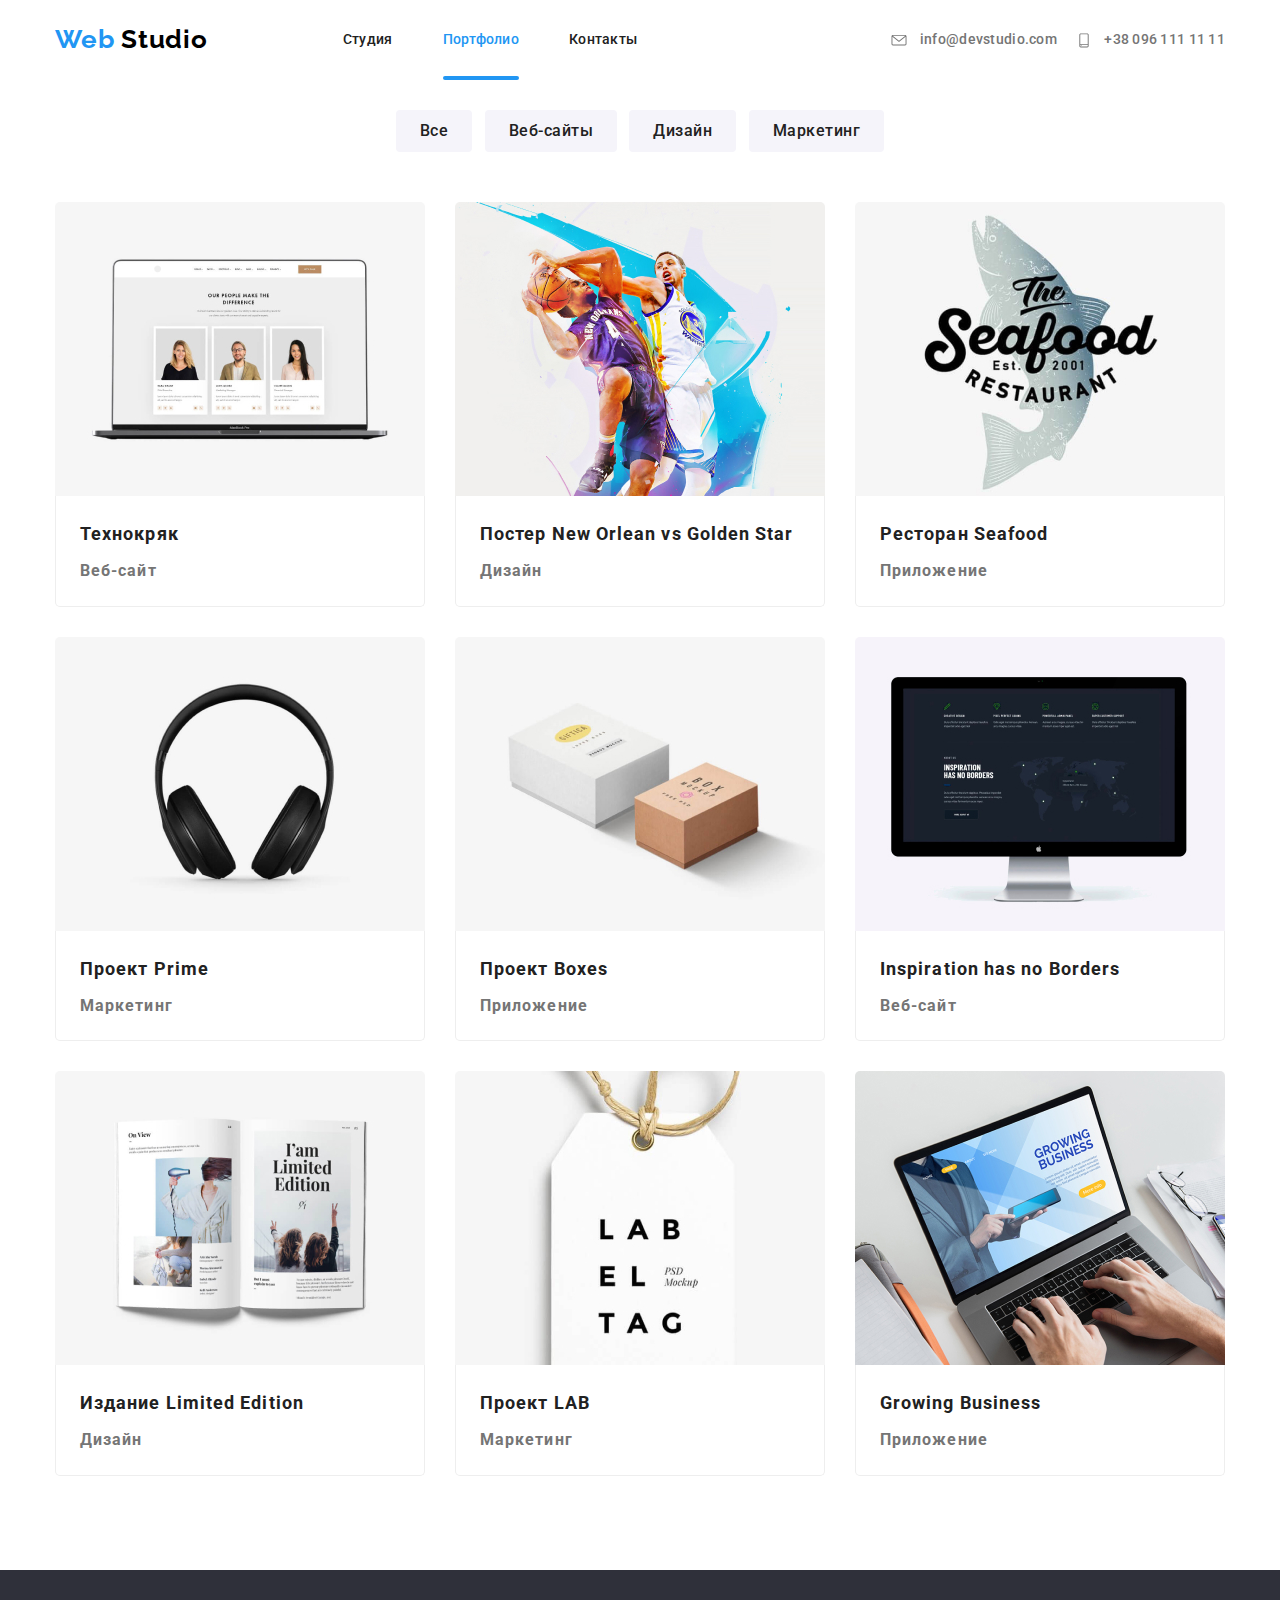
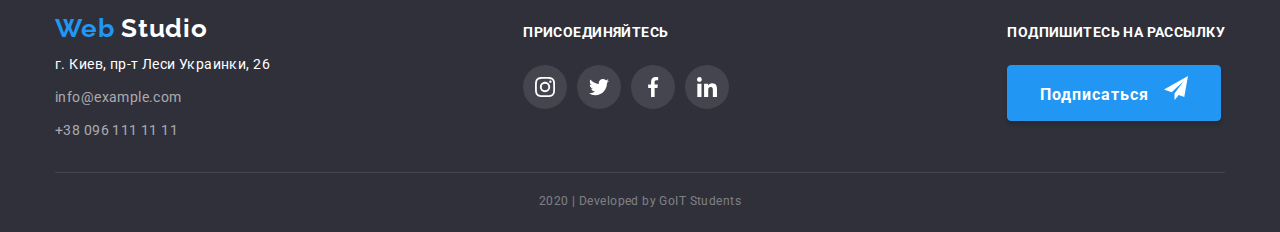
==== commit fcb0d847: "changes after checking" ====
--- a/portfolio.html
+++ b/portfolio.html
@@ -30,7 +30,7 @@
     
         <ul class="contact list ">
             <li class="contact-item">
-                <a class="link" href="mailto:info@devstudio.com">
+                <a class="contact-link" href="mailto:info@devstudio.com">
                     <svg width="16" height="15" class="contact-icon"> 
                         <use href="./images/sprite.svg#icon-envelope"></use>
                       </svg>
@@ -40,14 +40,14 @@
             
                         
             <li class="contact-item">
-                <a class="link" href="tel:+38-096-111-11-11">
+                <a class="contact-link" href="tel:+38-096-111-11-11">
                     <svg width="14" height="14.94" class="contact-icon"> 
                         <use href="./images/sprite.svg#icon-smartphone"></use>
                       </svg>
                     +38 096 111 11 11
                 </a>
             </li>
-         </ul>
+        </ul>
     
     </div>
         
@@ -68,7 +68,7 @@
             <ul class="works list">
               
                 <li class="works-item">
-                <a  class="link" href="#">
+                <a  class="works-link" href="#">
                     <div class="works-thumb">
                         <img class="works-image" src="./images/технокряк.jpg" alt="three people">
                         <div class="works-overlay">
@@ -84,7 +84,7 @@
                 
             </li>
               <li class="works-item">
-               <a class="link" href="#" >
+               <a class="works-link" href="#" >
                 <div class="works-thumb">
                    <img class="works-image" src="./images/постер.jpg" alt="people who are playing basketball">
                         <div class="works-overlay">
@@ -100,7 +100,7 @@
                 </li>
 
             <li class="works-item">
-                <a class="link" href="#" >
+                <a class="works-link" href="#" >
                     <div class="works-thumb">
                         <img class="works-image" src="./images/ресторан.jpg" alt="seafood restaurant">
                         <div class="works-overlay">
@@ -116,7 +116,7 @@
             </li>
 
             <li class="works-item">
-               <a class="link" href="#" >
+               <a class="works-link" href="#" >
                     <div class="works-thumb">
                          <img class="works-image" src="./images/Prime.jpg" alt="headphones">
                             <div class="works-overlay">
@@ -131,7 +131,7 @@
              </a>
             </li>
             <li class="works-item">
-                <a class="link" href="#" >
+                <a class="works-link" href="#" >
                     <div class="works-thumb">
                         <img class="works-image" src="./images/box.jpg" alt="two boxes">
                             <div class="works-overlay">
@@ -146,7 +146,7 @@
                 </a>
             </li>
             <li class="works-item">
-                <a class="link" href="#" >
+                <a class="works-link" href="#" >
                     <div class="works-thumb">
                         <img class="works-image" src="./images/no_borders.jpg" alt="monitor with the world map">
                             <div class="works-overlay">
@@ -161,7 +161,7 @@
                 </a>
             </li>
             <li class="works-item">
-                <a class="link" href="#" >
+                <a class="works-link" href="#" >
                     <div class="works-thumb">
                         <img class="works-image" src="./images/limited_edition.jpg" alt="a magazin">
                             <div class="works-overlay">
@@ -176,7 +176,7 @@
             </a>
             </li>
             <li class="works-item">
-                <a class="link" href="#" >
+                <a class="works-link" href="#" >
                     <div class="works-thumb">
                         <img class="works-image" src="./images/lab.jpg" alt="lab label">
                             <div class="works-overlay">
@@ -191,7 +191,7 @@
                 </a>
             </li>
             <li class="works-item">
-                <a class="link" href="#" >
+                <a class="works-link" href="#" >
                     <div class="works-thumb">
                         <img class="works-image" src="./images/growing_business.jpg" alt="laptop with the picture of web-site on the monitor">
                             <div class="works-overlay">
@@ -213,7 +213,7 @@
     </main>
    
     <!---footer-->
-      <footer class="footer ">
+    <footer class="footer ">
         <div class="container">
       
         <div class="footer-content">
@@ -223,9 +223,9 @@
             <address class="address">
                 <ul class="address-list list">
                     <li class="address-item">г. Киев, пр-т Леси Украинки, 26</li>
-                    <li class="address-item"> <a class="link" href="mailto:info@example.com">info@example.com</a>
+                    <li class="address-item"> <a class="address-link" href="mailto:info@example.com">info@example.com</a>
                     </li>                    
-                    <li class="address-item"><a class="link" href="tel:+38-096-111-11-11">+38 096 111 11 11</a></li>
+                    <li class="address-item"><a class="address-link" href="tel:+38-096-111-11-11">+38 096 111 11 11</a></li>
                 </ul>  
             </address>
          </div>
@@ -267,7 +267,11 @@
         <!---subscription-->
         <div class="footer-list">
                 <b class="footer-subtitle">Подпишитесь на рассылку</b>
-                <button type="button" class="button button-primary">Подписаться</button>
+                <button type="button" class="button button-primary">Подписаться
+                    <svg class="icon-send">
+                        <use href=./images/sprite.svg#icon-icon_send></use> 
+                    </svg>
+                </button>
         </div>
                
         </div>
--- a/css/styles.css
+++ b/css/styles.css
@@ -47,39 +47,42 @@
     margin: 0;
     
 }
-/* .item:not( :last-child) {
-    margin-right: 30px;
-/* } */
-
-.link {
+
+
+/* .link {
     text-decoration: none;
     /* color: var(--primary-text-color ); */
-} 
+}  */
 
 
  a:hover,
  button:hover {
     cursor: pointer;
 } 
-
-.header .container {
+ .header {
     position: fixed;
+    width: 100%;
     background-color: var(--primary-background-color);
     top: 0;
     left: 50%;
     transform: translate(-50%);
-    z-index: 10;
-
+    z-index: 10; 
+    /* border-bottom: 1px solid #ECECEC; */
+   
+     
+
+
+} 
+.header .container {
     display: flex;
     align-items: center;
     justify-content: space-between;
 
-     height: 80px; 
-
     font-weight: 500;
     line-height: 1.14;
-    letter-spacing: 0.02em; 
-    /* margin-bottom: 0; */
+    letter-spacing: 0.02em;
+    
+
 
 } 
 
@@ -92,9 +95,7 @@
 
 /*header logo*/
 .logo { 
-    /* margin-right: 85px; */
-    padding-top: 26px;
-    padding-bottom: 26px;
+   
     text-decoration: none;
     
     color: #000000;
@@ -124,8 +125,9 @@
 }
 .menu .menu-item:first-child {
     margin-right: 85px;
-    padding-top: 26px;
-    padding-bottom: 26px;
+    
+    padding-top: 24px;
+    padding-bottom: 25px; 
 }
 .menu-link {
     position: relative;
@@ -134,22 +136,24 @@
     padding-top: 32px;
     padding-bottom: 32px;
     color: var(--primary-text-color);
-
-
-    transition: opacity var(--animation-duration) var(--animation-timing-function);
-
-}
-
-.menu-link:hover {
+    text-decoration: none;
+
+
+    transition: color var(--animation-duration) var(--animation-timing-function);
+
+}
+
+.menu-link:hover,
+.menu-link:focus {
     color: var(--accent-color);
 }
+
 /* blue underline */
 .active {
     color: var(--accent-color);
 }
-
-/* .active::after,
-.menu-link::after {
+.menu-link::after,
+.active::after {
     position: absolute;
     left: 0;
     bottom: 0;
@@ -160,41 +164,24 @@
     height: 4px;
     background-color: var(--accent-color);
     border-radius: 2px;
-
-   
-    transition: transform var(--animation-duration) var(--animation-timing-function),
-    opacity var(--animation-duration) var(--animation-timing-function); 
-
+    transform: scaleX(0);
+}
+
+.menu-link::after {
+       transform: scaleX(0);
+       transition: transform var(--animation-duration) var(--animation-timing-function);
+}
+.menu-link:hover::after,
+.menu-link:focus::after {
+    transform: scaleX(1);
  }
 
-.menu-link::after {
-    transform: scaleX(0);
-}
-.active::after {
-    opacity: 1;
-}
-
-.active:hover::after {
-    opacity: 1;
-} 
-.menu-link:hover::after {
+
+ .active::after {
     transform: scaleX(1);
-} */
-
-.active::after {
-    position: absolute;
-    left: 0;
-    bottom: 0;
-
-    content: "";
-    display: inline-block;
-    width: 100%;
-    height: 4px;
-    background-color: var(--accent-color);
-    border-radius: 2px;
-
-      
- }
+}
+
+
 
  
 
@@ -215,19 +202,20 @@
     margin-right: 10px;  
 
 }  
- .contact-item .link {
+ .contact-link {
     color: var(--secondary-text-color);
-    padding-top: 24px;
-    padding-bottom: 24px;
+    padding-top: 32px;
+    padding-bottom: 32px;
     line-height: 1.14;
+    text-decoration: none;
 
     transition: color var(--animation-duration) var(--animation-timing-function),
     fill var(--animation-duration) var(--animation-timing-function);
 
 }
 
-.contact-item:hover .link, 
-.contact-item:focus .link {
+.contact-link:hover,
+.contact-link:focus {
     color: var(--accent-color);
     fill:  var(--accent-color);
 }
@@ -238,15 +226,7 @@
 /* Hero section */
 
 .hero  {
-    background-color: var(--secondary-text-color);
-
-}
-.hero .container {
-    margin: 0;
-    width: 100%;
-    padding: 0;
-}
-.hero-overlay {
+    
     padding-top: 200px;
     padding-bottom: 200px;  
     height: 600px;
@@ -259,7 +239,8 @@
     background-repeat: no-repeat;
     background-position: center;
     background-size: cover;
-    
+    background-color: var(--secondary-text-color);
+
 }
 
 /* hero title */
@@ -300,12 +281,19 @@
     font-size: 16px;
     line-height: 1.8;
     letter-spacing: 0.06em;
-}
-.button:hover,
-.button:focus {
-    color: var(--title-text-color);
-    background-color: var(--accent-color);
-}
+
+    transition: color var(--animation-duration) var(--animation-timing-function),
+    border var(--animation-duration) var(--animation-timing-function),
+    background-color var(--animation-duration) var(--animation-timing-function);
+
+}
+.button-primary:hover,
+.button-primary:focus {
+    color: var(--primary-text-color);
+    border: var(--secondary-background-color);
+    background-color: var(--secondary-background-color);
+} 
+
 .backdrop {
     position: fixed;
     width: 100%;
@@ -593,7 +581,7 @@
         fill: var(--additional-link-color);
         /* padding-top: 20px; */
          width: 100%;
-         height: 100%;  
+         /* height: 100%;   */
         }
 .clients-list:hover .clients-icon,
 .clients-list:focus .clients-icon {
@@ -676,8 +664,9 @@
     font-style: normal;
     color: var(--title-text-color);
 }
-.address .link {
+.address-link {
     color: rgba(255, 255, 255, 0.6);
+    text-decoration: none;
 }
 
 .address-item:not(:last-child) {
@@ -703,15 +692,19 @@
 .footer .social-icon {
     fill: var(--title-text-color)
 }
-.footer-list .button-primary::after {
+.icon-send {
     display: inline-block;
-    content: "";
+    fill: var(--primary-background-color);
     width: 24px;
     height: 24px;
     margin-left: 10px;
-    background-image: url(../images/icon_send.svg);
-
-  } 
+
+    transition: fill var(--animation-duration) var(--animation-timing-function);
+  }
+
+  .footer-list .button-primary:hover .icon-send   {
+    fill: var(--accent-color);
+}
 
 .footer-copyright {
     display: block;
@@ -738,10 +731,10 @@
     line-height: 1.7;
     letter-spacing: 0.03em;
 }
-.portfolio {
-    border-top: 1px solid #ECECEC;
-
-}
+/* .portfolio {
+     border-top: 1px solid red; 
+
+} */
 .portfolio .container {
 
     padding-top: 94px;
@@ -778,23 +771,28 @@
 .button-secondary {
     border-color: transparent;
     padding: 6px 22px;
-    background: var(--secondary-background-color);
     border-radius: 4px;
     list-style: none;
     /* margin-left: auto;
     margin-right:auto; */
 
+    color: var(--primary-text-color);
+    background-color: var(--secondary-background-color);
 
     font-weight: 500;
     line-height: 1.6;
     text-align: center;
     letter-spacing: 0.03em;
     
-    color: var(--primary-text-color);
- 
-
-}
-
+    transition: color var(--animation-duration) var(--animation-timing-function),
+    background-color var(--animation-duration) var(--animation-timing-function); 
+}
+
+.button-secondary:hover,
+.button-secondary:focus {
+    color: var(--title-text-color);
+    background-color: var(--accent-color);
+}
 /* .filters .list {
  
     font-weight: 500;
@@ -831,7 +829,9 @@
     letter-spacing: 0.06em;
 
 }
-
+.works-link {
+    text-decoration: none;
+} 
 .works-item:nth-child(3n) {
     margin-right: 0;
 }
@@ -900,25 +900,13 @@
     opacity var(--animation-duration) var(--animation-timing-function); 
 
   } 
-.works-item:hover .works-overlay,
-.works-item:focus .works-overlay {
+.works-link:hover .works-overlay,
+.works-link:focus .works-overlay {
   opacity: 1;
   transform: translateY(0);
 
 } 
-/* .works-overlay {
-    /* z-index: 1;*/
-    /* display: inline-block;
-    position: absolute;
-    top: 0;
-    left: 0;
-
-    width: 100%;
-    height: 100%;
-    background: rgba(33, 150, 243, 0.9);
-    opacity: 1;
-
-}   */
+
 .works-description {
     position: absolute;
     bottom: 0;
@@ -935,17 +923,14 @@
 }
 
     
-.works-item:hover,
-.works-item:focus {
+.works-link:hover,
+.works-link:focus {
     box-shadow: 1px 4px 6px rgba(0, 0, 0, 0.16), 0px 4px 4px rgba(0, 0, 0, 0.06), 0px 1px 1px rgba(0, 0, 0, 0.12);
 
 }
 
-.works-item:hover .works-description,
-.works-item:focus .works-description {
-    opacity: 1;
-
-}
+
+
 
 
 
